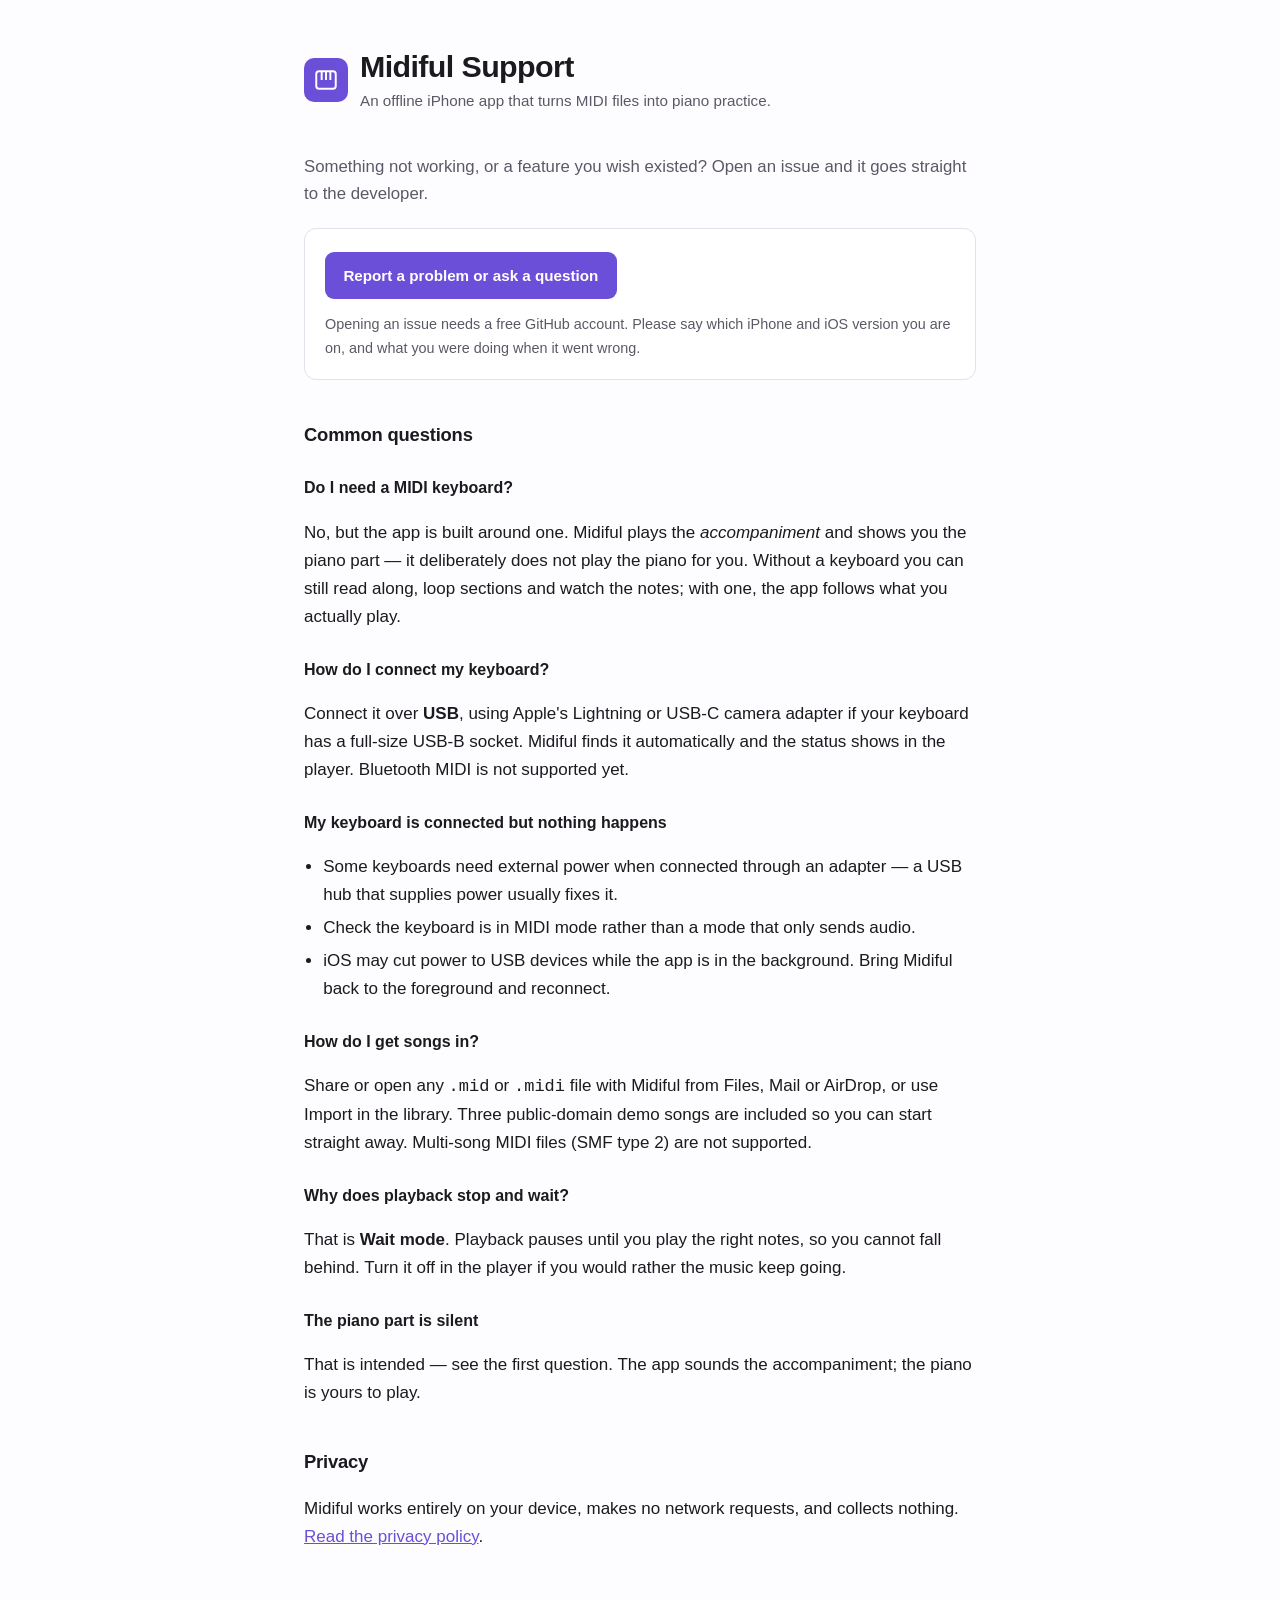
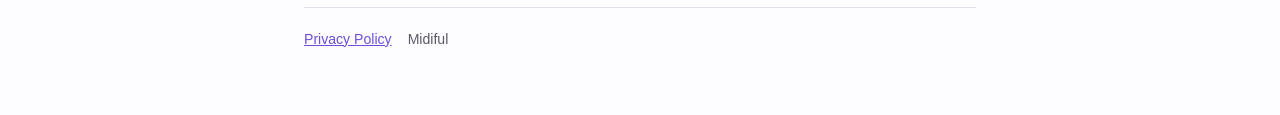
==== index.html @ 84e92782 "Support and privacy pages for Midiful Published at https://hopetonfactory.github.io/midiful/ — the S" ====
<!doctype html>
<html lang="en">
<head>
<meta charset="utf-8">
<meta name="viewport" content="width=device-width, initial-scale=1">
<title>Midiful — Support</title>
<meta name="description" content="Help and contact for Midiful, an offline iPhone app that turns MIDI files into piano practice.">
<link rel="stylesheet" href="style.css">
</head>
<body>
<div class="wrap">

<header>
  <div class="mark" aria-hidden="true">
    <svg viewBox="0 0 24 24" fill="none" stroke="#fff" stroke-width="1.8">
      <rect x="3" y="4" width="18" height="16" rx="2.5"/>
      <path d="M8 4v8M12 4v8M16 4v8"/>
    </svg>
  </div>
  <div>
    <h1>Midiful Support</h1>
    <p>An offline iPhone app that turns MIDI files into piano practice.</p>
  </div>
</header>

<p class="lede">Something not working, or a feature you wish existed? Open an issue
and it goes straight to the developer.</p>

<div class="card">
  <a class="btn" href="https://github.com/HopetonFactory/midiful/issues/new">Report a problem or ask a question</a>
  <p class="note" style="margin-bottom:0">Opening an issue needs a free GitHub account.
  Please say which iPhone and iOS version you are on, and what you were doing when
  it went wrong.</p>
</div>

<h2>Common questions</h2>

<h3>Do I need a MIDI keyboard?</h3>
<p>No, but the app is built around one. Midiful plays the <em>accompaniment</em>
and shows you the piano part — it deliberately does not play the piano for you.
Without a keyboard you can still read along, loop sections and watch the notes;
with one, the app follows what you actually play.</p>

<h3>How do I connect my keyboard?</h3>
<p>Connect it over <strong>USB</strong>, using Apple's Lightning or USB-C camera
adapter if your keyboard has a full-size USB-B socket. Midiful finds it
automatically and the status shows in the player. Bluetooth MIDI is not supported
yet.</p>

<h3>My keyboard is connected but nothing happens</h3>
<ul>
  <li>Some keyboards need external power when connected through an adapter — a USB
      hub that supplies power usually fixes it.</li>
  <li>Check the keyboard is in MIDI mode rather than a mode that only sends audio.</li>
  <li>iOS may cut power to USB devices while the app is in the background. Bring
      Midiful back to the foreground and reconnect.</li>
</ul>

<h3>How do I get songs in?</h3>
<p>Share or open any <code>.mid</code> or <code>.midi</code> file with Midiful
from Files, Mail or AirDrop, or use Import in the library. Three public-domain
demo songs are included so you can start straight away. Multi-song MIDI files
(SMF type 2) are not supported.</p>

<h3>Why does playback stop and wait?</h3>
<p>That is <strong>Wait mode</strong>. Playback pauses until you play the right
notes, so you cannot fall behind. Turn it off in the player if you would rather
the music keep going.</p>

<h3>The piano part is silent</h3>
<p>That is intended — see the first question. The app sounds the accompaniment;
the piano is yours to play.</p>

<h2>Privacy</h2>
<p>Midiful works entirely on your device, makes no network requests, and
collects nothing. <a href="privacy.html">Read the privacy policy</a>.</p>

<footer>
  <a href="privacy.html">Privacy Policy</a>
  <span>Midiful</span>
</footer>

</div>
</body>
</html>
---- style.css ----
/* Self-contained: no fonts, scripts or assets are fetched from anywhere.
   A privacy page that phones out to a CDN would contradict itself. */
:root {
  --bg: #fdfcff; --fg: #1b1b1f; --muted: #5a5a66;
  --accent: #6b4fd8; --line: #e4e1ee; --card: #ffffff;
}
@media (prefers-color-scheme: dark) {
  :root {
    --bg: #131318; --fg: #e8e6ef; --muted: #a09daf;
    --accent: #a995ff; --line: #2a2833; --card: #1b1a22;
  }
}
* { box-sizing: border-box; }
body {
  margin: 0; background: var(--bg); color: var(--fg);
  font: 17px/1.65 -apple-system, BlinkMacSystemFont, "Segoe UI", Roboto, Helvetica, Arial, sans-serif;
  -webkit-text-size-adjust: 100%;
}
.wrap { max-width: 44rem; margin: 0 auto; padding: 3rem 16px 4rem; }
header { display: flex; align-items: center; gap: .75rem; margin-bottom: 2.5rem; }
.mark {
  width: 44px; height: 44px; border-radius: 10px; flex: none;
  background: var(--accent); display: grid; place-items: center;
}
.mark svg { width: 26px; height: 26px; }
h1 { font-size: 1.9rem; line-height: 1.2; margin: 0; letter-spacing: -.02em; }
header p { margin: .2rem 0 0; color: var(--muted); font-size: .95rem; }
h2 { font-size: 1.15rem; margin: 2.5rem 0 .6rem; letter-spacing: -.01em; }
h3 { font-size: 1rem; margin: 1.6rem 0 .3rem; }
p, li { color: var(--fg); }
.lede { font-size: 1.05rem; color: var(--muted); }
a { color: var(--accent); }
ul { padding-left: 1.2rem; }
li { margin: .3rem 0; }
.card {
  background: var(--card); border: 1px solid var(--line);
  border-radius: 12px; padding: 1.1rem 1.25rem; margin: 1.25rem 0;
}
.btn {
  display: inline-block; background: var(--accent); color: #fff;
  text-decoration: none; font-weight: 600; font-size: .95rem;
  padding: .7rem 1.15rem; border-radius: 9px; margin-top: .3rem;
}
.note { color: var(--muted); font-size: .9rem; }
footer {
  margin-top: 3.5rem; padding-top: 1.25rem; border-top: 1px solid var(--line);
  color: var(--muted); font-size: .88rem;
  display: flex; gap: 1rem; flex-wrap: wrap;
}
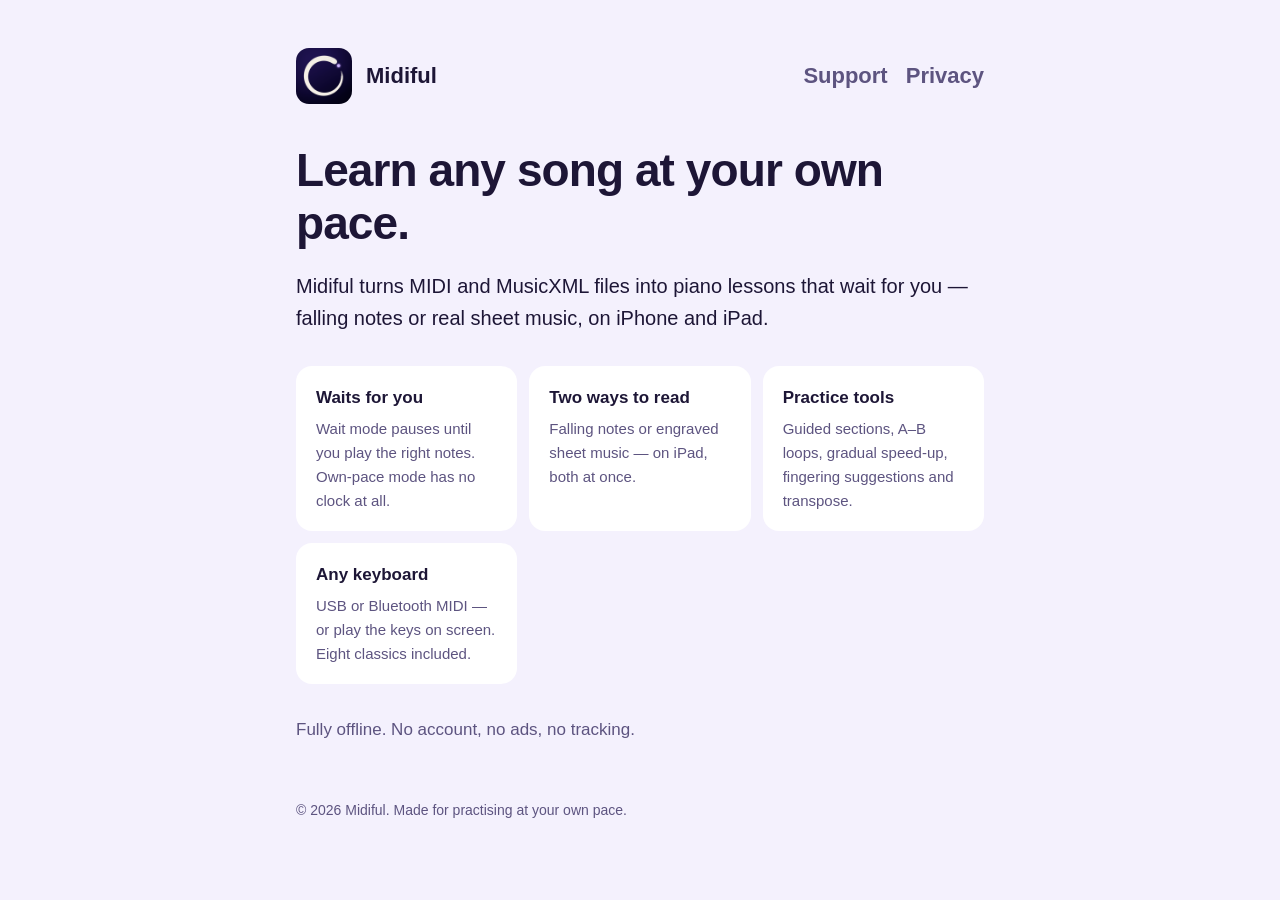
==== commit e9bf41bb: "Sync from pianoflow site/: three pages, real support contact - Adds support.html as the dedicated Su" ====
--- a/index.html
+++ b/index.html
@@ -3,83 +3,28 @@
 <head>
 <meta charset="utf-8">
 <meta name="viewport" content="width=device-width, initial-scale=1">
-<title>Midiful — Support</title>
-<meta name="description" content="Help and contact for Midiful, an offline iPhone app that turns MIDI files into piano practice.">
+<title>Midiful — piano practice at your own pace</title>
+<meta name="description" content="Learn any song on the piano at your own pace: falling notes or real sheet music, a mode that waits for you, fingering, transpose and loops.">
+<link rel="icon" href="mark.png">
 <link rel="stylesheet" href="style.css">
 </head>
 <body>
-<div class="wrap">
-
+<main>
 <header>
-  <div class="mark" aria-hidden="true">
-    <svg viewBox="0 0 24 24" fill="none" stroke="#fff" stroke-width="1.8">
-      <rect x="3" y="4" width="18" height="16" rx="2.5"/>
-      <path d="M8 4v8M12 4v8M16 4v8"/>
-    </svg>
-  </div>
-  <div>
-    <h1>Midiful Support</h1>
-    <p>An offline iPhone app that turns MIDI files into piano practice.</p>
-  </div>
+  <img src="mark.png" alt="">
+  <a href="index.html">Midiful</a>
+  <nav><a href="support.html">Support</a><a href="privacy.html">Privacy</a></nav>
 </header>
-
-<p class="lede">Something not working, or a feature you wish existed? Open an issue
-and it goes straight to the developer.</p>
-
-<div class="card">
-  <a class="btn" href="https://github.com/HopetonFactory/midiful/issues/new">Report a problem or ask a question</a>
-  <p class="note" style="margin-bottom:0">Opening an issue needs a free GitHub account.
-  Please say which iPhone and iOS version you are on, and what you were doing when
-  it went wrong.</p>
+<h1>Learn any song at your own pace.</h1>
+<p class="lead">Midiful turns MIDI and MusicXML files into piano lessons that wait for you — falling notes or real sheet music, on iPhone and iPad.</p>
+<div class="cards">
+  <div class="card"><h3>Waits for you</h3><p>Wait mode pauses until you play the right notes. Own-pace mode has no clock at all.</p></div>
+  <div class="card"><h3>Two ways to read</h3><p>Falling notes or engraved sheet music — on iPad, both at once.</p></div>
+  <div class="card"><h3>Practice tools</h3><p>Guided sections, A–B loops, gradual speed-up, fingering suggestions and transpose.</p></div>
+  <div class="card"><h3>Any keyboard</h3><p>USB or Bluetooth MIDI — or play the keys on screen. Eight classics included.</p></div>
 </div>
-
-<h2>Common questions</h2>
-
-<h3>Do I need a MIDI keyboard?</h3>
-<p>No, but the app is built around one. Midiful plays the <em>accompaniment</em>
-and shows you the piano part — it deliberately does not play the piano for you.
-Without a keyboard you can still read along, loop sections and watch the notes;
-with one, the app follows what you actually play.</p>
-
-<h3>How do I connect my keyboard?</h3>
-<p>Connect it over <strong>USB</strong>, using Apple's Lightning or USB-C camera
-adapter if your keyboard has a full-size USB-B socket. Midiful finds it
-automatically and the status shows in the player. Bluetooth MIDI is not supported
-yet.</p>
-
-<h3>My keyboard is connected but nothing happens</h3>
-<ul>
-  <li>Some keyboards need external power when connected through an adapter — a USB
-      hub that supplies power usually fixes it.</li>
-  <li>Check the keyboard is in MIDI mode rather than a mode that only sends audio.</li>
-  <li>iOS may cut power to USB devices while the app is in the background. Bring
-      Midiful back to the foreground and reconnect.</li>
-</ul>
-
-<h3>How do I get songs in?</h3>
-<p>Share or open any <code>.mid</code> or <code>.midi</code> file with Midiful
-from Files, Mail or AirDrop, or use Import in the library. Three public-domain
-demo songs are included so you can start straight away. Multi-song MIDI files
-(SMF type 2) are not supported.</p>
-
-<h3>Why does playback stop and wait?</h3>
-<p>That is <strong>Wait mode</strong>. Playback pauses until you play the right
-notes, so you cannot fall behind. Turn it off in the player if you would rather
-the music keep going.</p>
-
-<h3>The piano part is silent</h3>
-<p>That is intended — see the first question. The app sounds the accompaniment;
-the piano is yours to play.</p>
-
-<h2>Privacy</h2>
-<p>Midiful works entirely on your device, makes no network requests, and
-collects nothing. <a href="privacy.html">Read the privacy policy</a>.</p>
-
-<footer>
-  <a href="privacy.html">Privacy Policy</a>
-  <span>Midiful</span>
-</footer>
-
-</div>
+<p>Fully offline. No account, no ads, no tracking.</p>
+<footer>© 2026 Midiful. Made for practising at your own pace.</footer>
+</main>
 </body>
 </html>
--- a/style.css
+++ b/style.css
@@ -1,49 +1,33 @@
-/* Self-contained: no fonts, scripts or assets are fetched from anywhere.
-   A privacy page that phones out to a CDN would contradict itself. */
 :root {
-  --bg: #fdfcff; --fg: #1b1b1f; --muted: #5a5a66;
-  --accent: #6b4fd8; --line: #e4e1ee; --card: #ffffff;
+  --bg: #120d26; --surface: #20193d; --text: #f4f1fb; --muted: #b9aed6; --accent: #b9a2ff;
 }
-@media (prefers-color-scheme: dark) {
-  :root {
-    --bg: #131318; --fg: #e8e6ef; --muted: #a09daf;
-    --accent: #a995ff; --line: #2a2833; --card: #1b1a22;
-  }
+@media (prefers-color-scheme: light) {
+  :root:not([data-theme="dark"]) { --bg: #f4f1fd; --surface: #ffffff; --text: #1d1636; --muted: #5d5480; --accent: #6b4fd8; }
 }
 * { box-sizing: border-box; }
 body {
-  margin: 0; background: var(--bg); color: var(--fg);
-  font: 17px/1.65 -apple-system, BlinkMacSystemFont, "Segoe UI", Roboto, Helvetica, Arial, sans-serif;
-  -webkit-text-size-adjust: 100%;
+  margin: 0; background: var(--bg); color: var(--text);
+  font: 17px/1.6 -apple-system, BlinkMacSystemFont, "Segoe UI", Inter, sans-serif;
 }
-.wrap { max-width: 44rem; margin: 0 auto; padding: 3rem 16px 4rem; }
-header { display: flex; align-items: center; gap: .75rem; margin-bottom: 2.5rem; }
-.mark {
-  width: 44px; height: 44px; border-radius: 10px; flex: none;
-  background: var(--accent); display: grid; place-items: center;
+main { max-width: 720px; margin: 0 auto; padding: 48px 16px 64px; }
+header { display: flex; align-items: center; gap: 14px; margin-bottom: 40px; }
+header img { width: 56px; height: 56px; border-radius: 13px; }
+header a { color: var(--text); text-decoration: none; font-weight: 700; font-size: 22px; }
+nav { margin-left: auto; display: flex; gap: 18px; font-size: 15px; }
+nav a { color: var(--muted); text-decoration: none; }
+nav a:hover, a { color: var(--accent); }
+h1 { font-size: clamp(32px, 7vw, 46px); line-height: 1.15; margin: 0 0 16px; letter-spacing: -0.02em; }
+h2 { font-size: 22px; margin: 36px 0 8px; }
+p, li { color: var(--muted); }
+.lead { font-size: 20px; color: var(--text); }
+.btn {
+  display: inline-block; background: var(--accent); color: var(--bg);
+  text-decoration: none; font-weight: 600; padding: 13px 22px;
+  border-radius: 12px; margin: 8px 0 4px;
 }
-.mark svg { width: 26px; height: 26px; }
-h1 { font-size: 1.9rem; line-height: 1.2; margin: 0; letter-spacing: -.02em; }
-header p { margin: .2rem 0 0; color: var(--muted); font-size: .95rem; }
-h2 { font-size: 1.15rem; margin: 2.5rem 0 .6rem; letter-spacing: -.01em; }
-h3 { font-size: 1rem; margin: 1.6rem 0 .3rem; }
-p, li { color: var(--fg); }
-.lede { font-size: 1.05rem; color: var(--muted); }
-a { color: var(--accent); }
-ul { padding-left: 1.2rem; }
-li { margin: .3rem 0; }
-.card {
-  background: var(--card); border: 1px solid var(--line);
-  border-radius: 12px; padding: 1.1rem 1.25rem; margin: 1.25rem 0;
-}
-.btn {
-  display: inline-block; background: var(--accent); color: #fff;
-  text-decoration: none; font-weight: 600; font-size: .95rem;
-  padding: .7rem 1.15rem; border-radius: 9px; margin-top: .3rem;
-}
-.note { color: var(--muted); font-size: .9rem; }
-footer {
-  margin-top: 3.5rem; padding-top: 1.25rem; border-top: 1px solid var(--line);
-  color: var(--muted); font-size: .88rem;
-  display: flex; gap: 1rem; flex-wrap: wrap;
-}
+.btn:hover { filter: brightness(1.08); }
+.cards { display: grid; grid-template-columns: repeat(auto-fit, minmax(200px, 1fr)); gap: 12px; margin: 32px 0; }
+.card { background: var(--surface); border-radius: 16px; padding: 18px 20px; }
+.card h3 { margin: 0 0 6px; font-size: 17px; color: var(--text); }
+.card p { margin: 0; font-size: 15px; }
+footer { margin-top: 56px; font-size: 14px; color: var(--muted); }
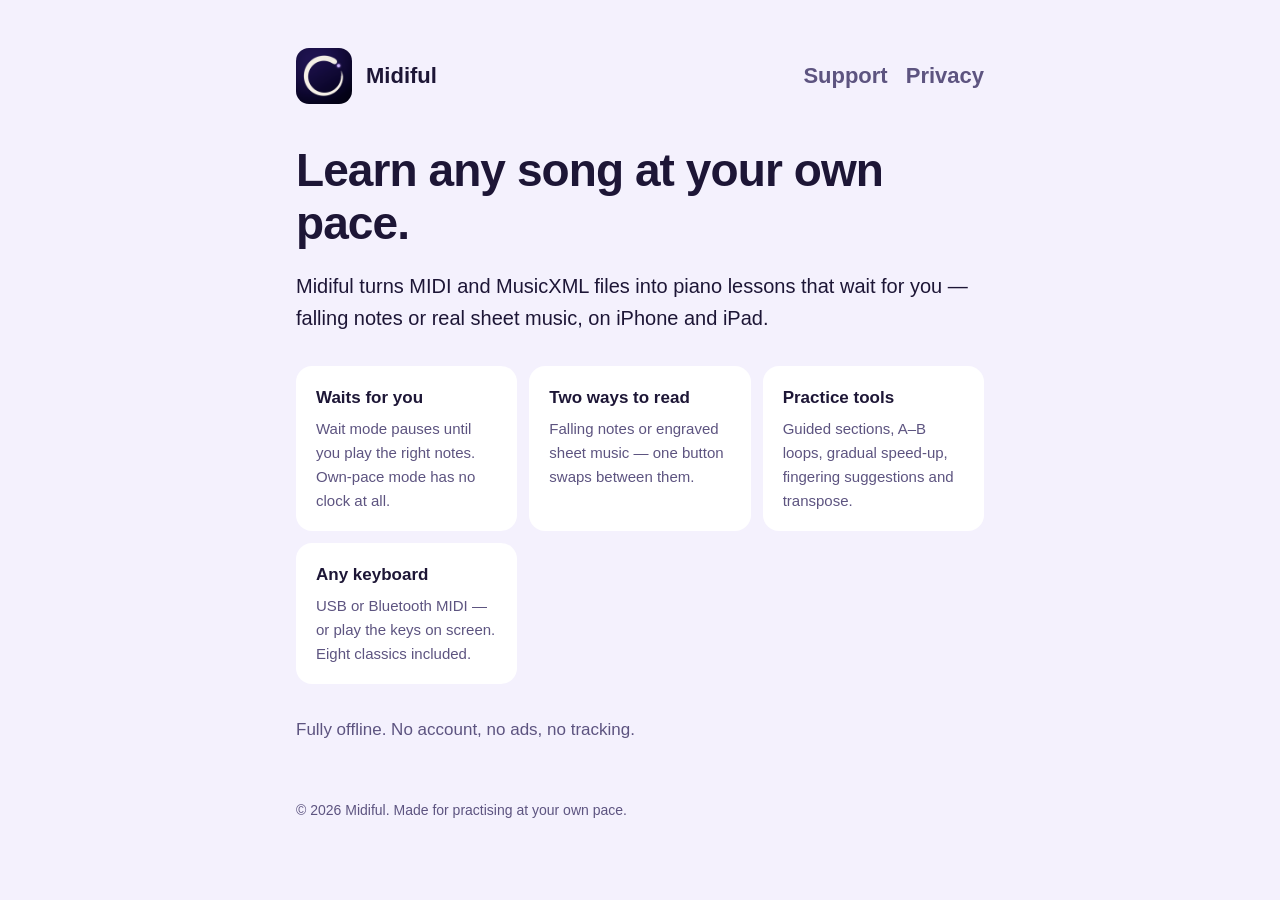
==== commit d6324ea7: "Sync: the Player shows one notation at a time The split view is gone (REQ-DB6Q), so the page no long" ====
--- a/index.html
+++ b/index.html
@@ -19,7 +19,7 @@
 <p class="lead">Midiful turns MIDI and MusicXML files into piano lessons that wait for you — falling notes or real sheet music, on iPhone and iPad.</p>
 <div class="cards">
   <div class="card"><h3>Waits for you</h3><p>Wait mode pauses until you play the right notes. Own-pace mode has no clock at all.</p></div>
-  <div class="card"><h3>Two ways to read</h3><p>Falling notes or engraved sheet music — on iPad, both at once.</p></div>
+  <div class="card"><h3>Two ways to read</h3><p>Falling notes or engraved sheet music — one button swaps between them.</p></div>
   <div class="card"><h3>Practice tools</h3><p>Guided sections, A–B loops, gradual speed-up, fingering suggestions and transpose.</p></div>
   <div class="card"><h3>Any keyboard</h3><p>USB or Bluetooth MIDI — or play the keys on screen. Eight classics included.</p></div>
 </div>
